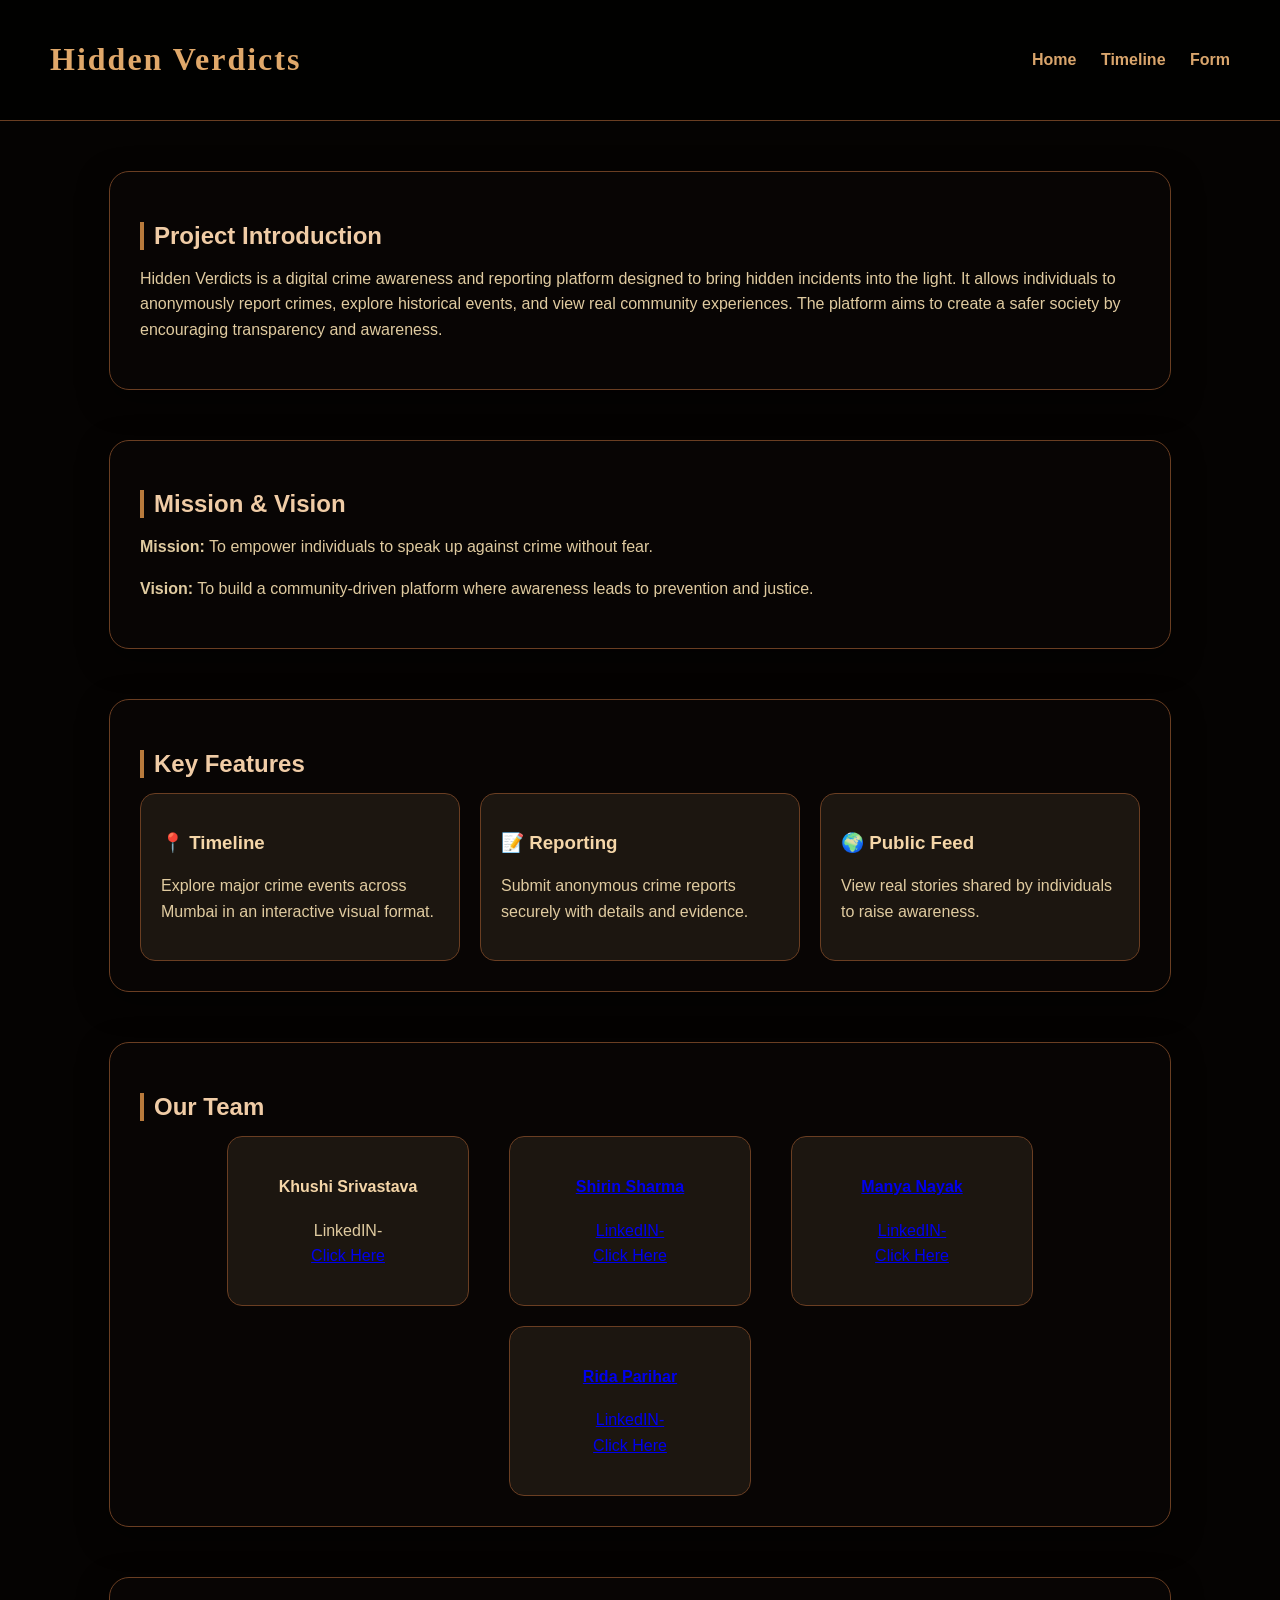
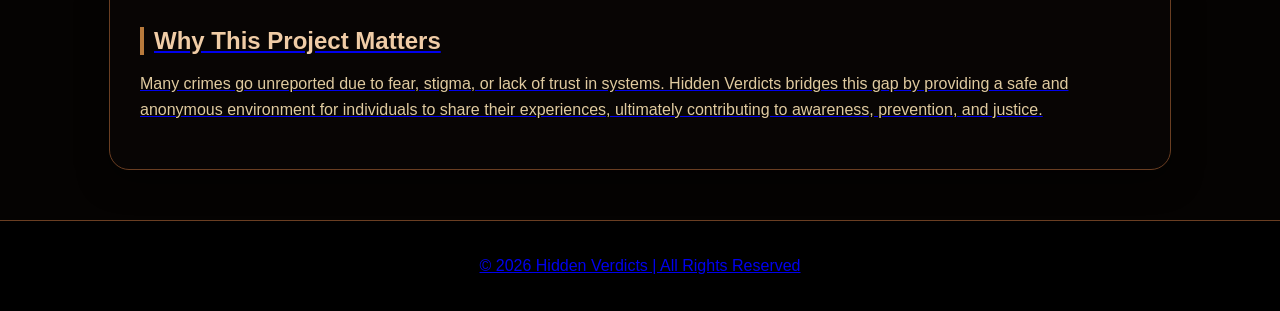
==== about.html @ f2c0795e "Rename" ====
<!DOCTYPE html> 
<html lang="en">
<head>
<meta charset="UTF-8">
<meta name="viewport" content="width=device-width, initial-scale=1.0">
<title>About Us | Hidden Verdicts</title>

<style>
body{
  margin:0;
  font-family: 'Segoe UI', sans-serif;
  background:#050302;
  color:#f5d6a8;
}

/* NAVBAR */
header{
  display:flex;
  justify-content:space-between;
  align-items:center;
  padding:20px 50px;
  background:rgba(0,0,0,0.8);
  border-bottom:1px solid #6a3e22;
}

header h1{
  color:#e0a86a;
  letter-spacing:2px;
}

nav a{
  color:#d9a56c;
  margin-left:20px;
  text-decoration:none;
  font-weight:600;
}

nav a:hover{
  color:#fff;
}

/* SECTION STYLING */
.section{
  max-width:1000px;
  margin:50px auto;
  padding:30px;
  background:rgba(10,7,5,0.7);
  border-radius:20px;
  border:1px solid #6a3e22;
  box-shadow:0 10px 30px rgba(0,0,0,0.5);
}

.section h2{
  color:#f0cca6;
  margin-bottom:15px;
  border-left:4px solid #b87a3c;
  padding-left:10px;
}

.section p{
  line-height:1.6;
  color:#e0cba0;
}

/* FEATURES GRID */
.features{
  display:grid;
  grid-template-columns:repeat(auto-fit,minmax(250px,1fr));
  gap:20px;
}

.feature-box{
  padding:20px;
  border-radius:15px;
  background:#1c1610;
  border:1px solid #6a3e22;
  transition:0.3s;
}

.feature-box:hover{
  transform:translateY(-5px);
  border-color:#d17e42;
}

/* TEAM */
.team{
  display:flex;
  flex-wrap:wrap;
  gap:20px;
  justify-content:center;
}

.member{
  text-align:center;
  background:#1c1610;
  padding:20px;
  border-radius:15px;
  width:200px;
  border:1px solid #6a3e22;
}

.member img{
  width:80px;
  height:80px;
  border-radius:50%;
  margin-bottom:10px;
}

/* FOOTER */
footer{
  text-align:center;
  padding:20px;
  background:#000;
  border-top:1px solid #6a3e22;
  margin-top:40px;
}
</style>
</head>

<body>

<header>
  <h1 style="font-family: Grestal Script;">Hidden Verdicts</h1>
  <nav>
    <a href="index.html">Home</a>
    <a href="timeline.html">Timeline</a>
    <a href="form_wp project.html">Form</a>
  </nav>
</header>

<!-- PROJECT INTRO -->
<div class="section">
  <h2>Project Introduction</h2>
  <p>
    Hidden Verdicts is a digital crime awareness and reporting platform designed to bring hidden incidents into the light. 
    It allows individuals to anonymously report crimes, explore historical events, and view real community experiences. 
    The platform aims to create a safer society by encouraging transparency and awareness.
  </p>
</div>

<!-- MISSION & VISION -->
<div class="section">
  <h2>Mission & Vision</h2>
  <p><strong>Mission:</strong> To empower individuals to speak up against crime without fear.</p>
  <p><strong>Vision:</strong> To build a community-driven platform where awareness leads to prevention and justice.</p>
</div>

<!-- FEATURES -->
<div class="section">
  <h2>Key Features</h2>
  <div class="features">
    <div class="feature-box">
      <h3>📍 Timeline</h3>
      <p>Explore major crime events across Mumbai in an interactive visual format.</p>
    </div>
    <div class="feature-box">
      <h3>📝 Reporting</h3>
      <p>Submit anonymous crime reports securely with details and evidence.</p>
    </div>
    <div class="feature-box">
      <h3>🌍 Public Feed</h3>
      <p>View real stories shared by individuals to raise awareness.</p>
    </div>
  </div>
</div>

<!-- TEAM -->
<div class="section">
  <h2>Our Team</h2>
  <div class="team">
     <div class="member">
      <h4>Khushi Srivastava</h4>
      <p> LinkedIN-<br>
        <a href="www.linkedin.com/in/khushi-srivastava-50b125215">Click Here<br>
        </p>
    </div>

    <div class="member">
      <h4>Shirin Sharma</h4>
      <p>LinkedIN-<br>
        <a href="https://www.linkedin.com/in/shirin-sharma-4b5b26319/">Click Here<br>
      </p>
    </div>
    
    <div class="member">
      <h4>Manya Nayak</h4>
      <p>LinkedIN-<br>
        <a href="https://www.linkedin.com/in/manya-nayak-5b4a0a316/">Click Here<br>
      </p>
    </div>
    
    <div class="member">
      <h4>Rida Parihar</h4>
      <p>LinkedIN-<BR>
        <a href="https://www.linkedin.com/in/rida-parihar-3b5736322/">Click Here<br>
      </p>
    </div>


  </div>
</div>

<!-- WHY THIS PROJECT -->
<div class="section">
  <h2>Why This Project Matters</h2>
  <p>
    Many crimes go unreported due to fear, stigma, or lack of trust in systems. 
    Hidden Verdicts bridges this gap by providing a safe and anonymous environment 
    for individuals to share their experiences, ultimately contributing to awareness, 
    prevention, and justice.
  </p>
</div>
<footer>
  <p>© 2026 Hidden Verdicts | All Rights Reserved</p>
</footer>

</body>
</html>
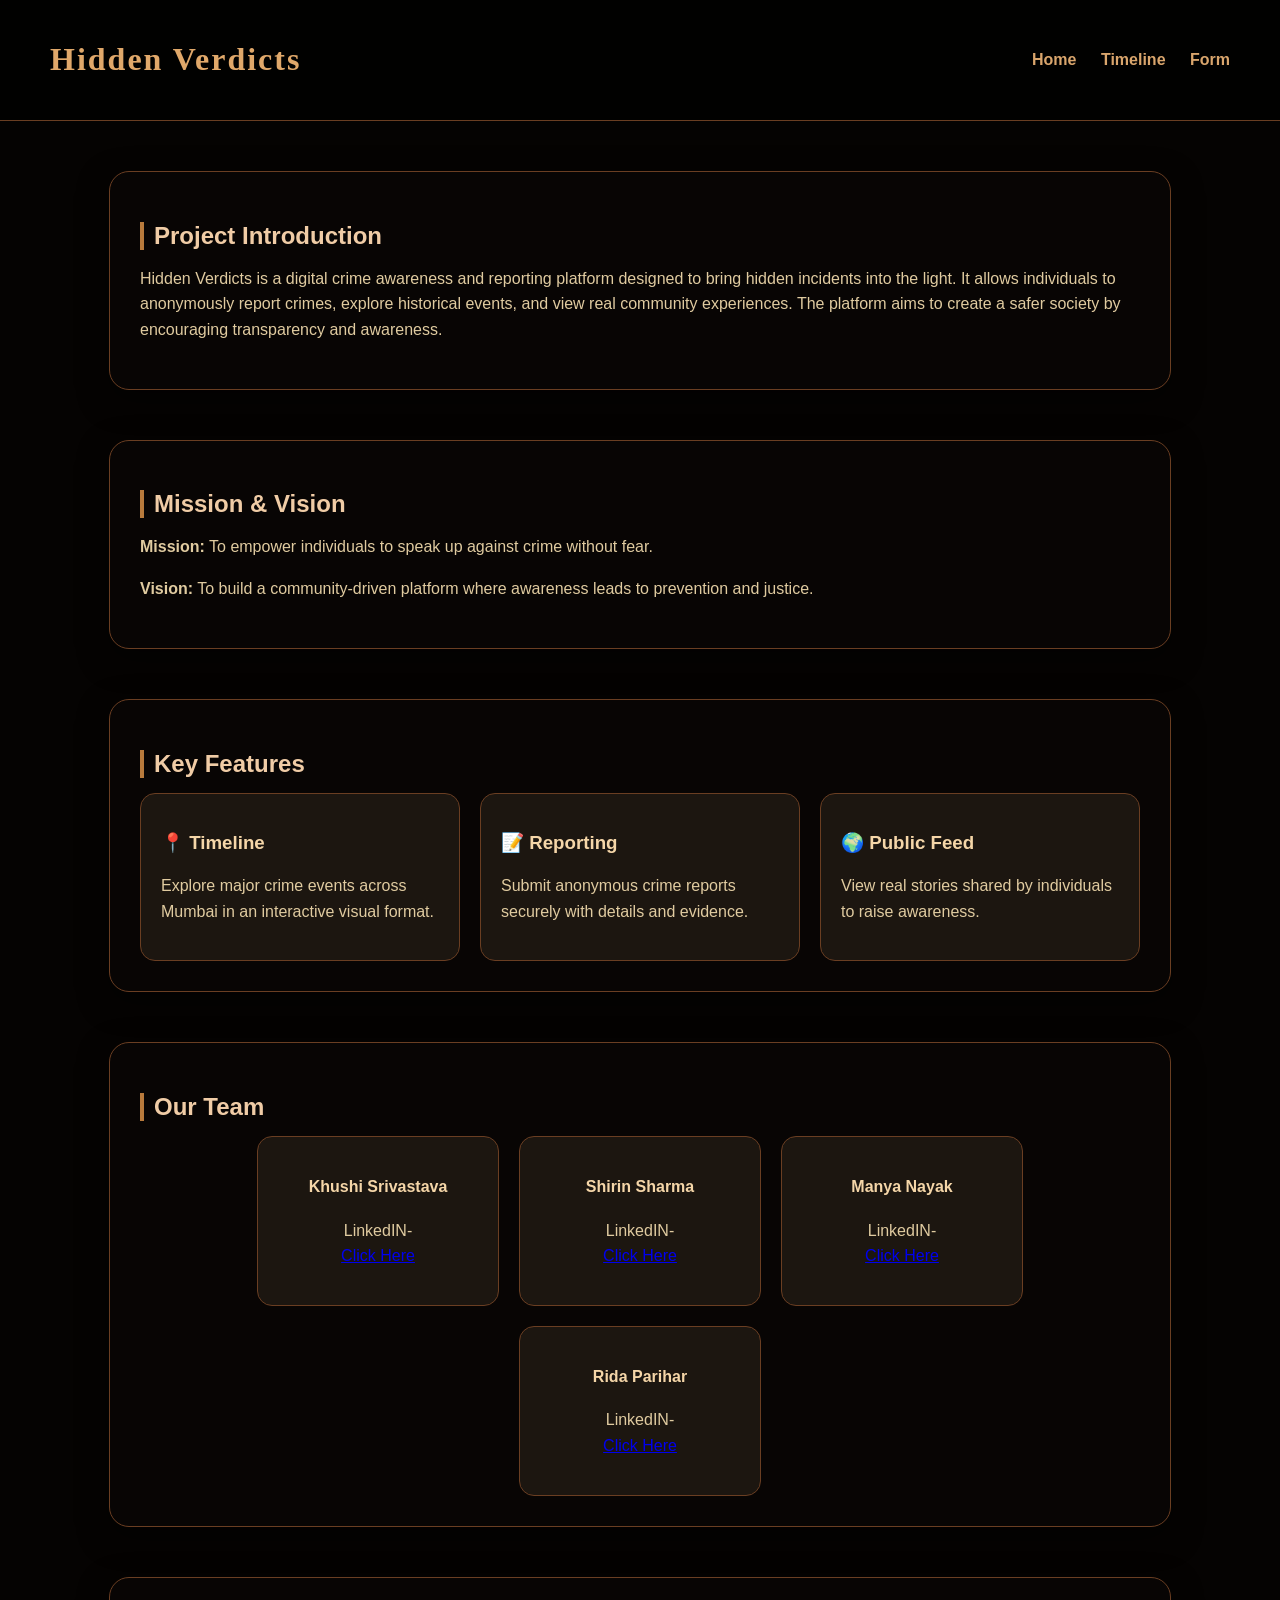
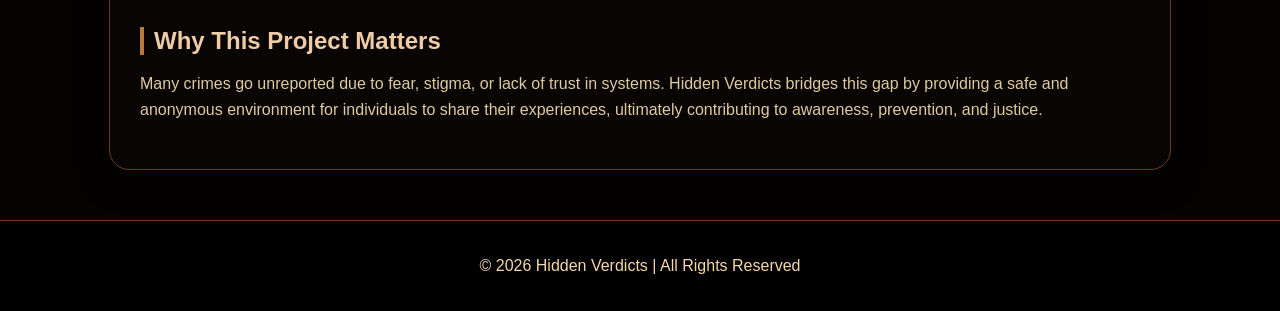
==== commit 42f54552: "Change profile" ====
--- a/about.html
+++ b/about.html
@@ -171,28 +171,28 @@
      <div class="member">
       <h4>Khushi Srivastava</h4>
       <p> LinkedIN-<br>
-        <a href="www.linkedin.com/in/khushi-srivastava-50b125215">Click Here<br>
+        <a href="www.linkedin.com/in/khushi-srivastava-50b125215" target="_blank">Click Here</a><br>
         </p>
     </div>
 
     <div class="member">
       <h4>Shirin Sharma</h4>
       <p>LinkedIN-<br>
-        <a href="https://www.linkedin.com/in/shirin-sharma-4b5b26319/">Click Here<br>
+        <a href="https://www.linkedin.com/in/shirin-sharma-4b5b26319/"target="_blank">Click Here</a><br>
       </p>
     </div>
     
     <div class="member">
       <h4>Manya Nayak</h4>
       <p>LinkedIN-<br>
-        <a href="https://www.linkedin.com/in/manya-nayak-5b4a0a316/">Click Here<br>
+        <a href="https://www.linkedin.com/in/manya-nayak-5b4a0a316/" target="_blank">Click Here</a><br>
       </p>
     </div>
     
     <div class="member">
       <h4>Rida Parihar</h4>
       <p>LinkedIN-<BR>
-        <a href="https://www.linkedin.com/in/rida-parihar-3b5736322/">Click Here<br>
+        <a href="https://www.linkedin.com/in/rida-parihar-3b5736322/" target="_blank">Click Here</a><br>
       </p>
     </div>
 
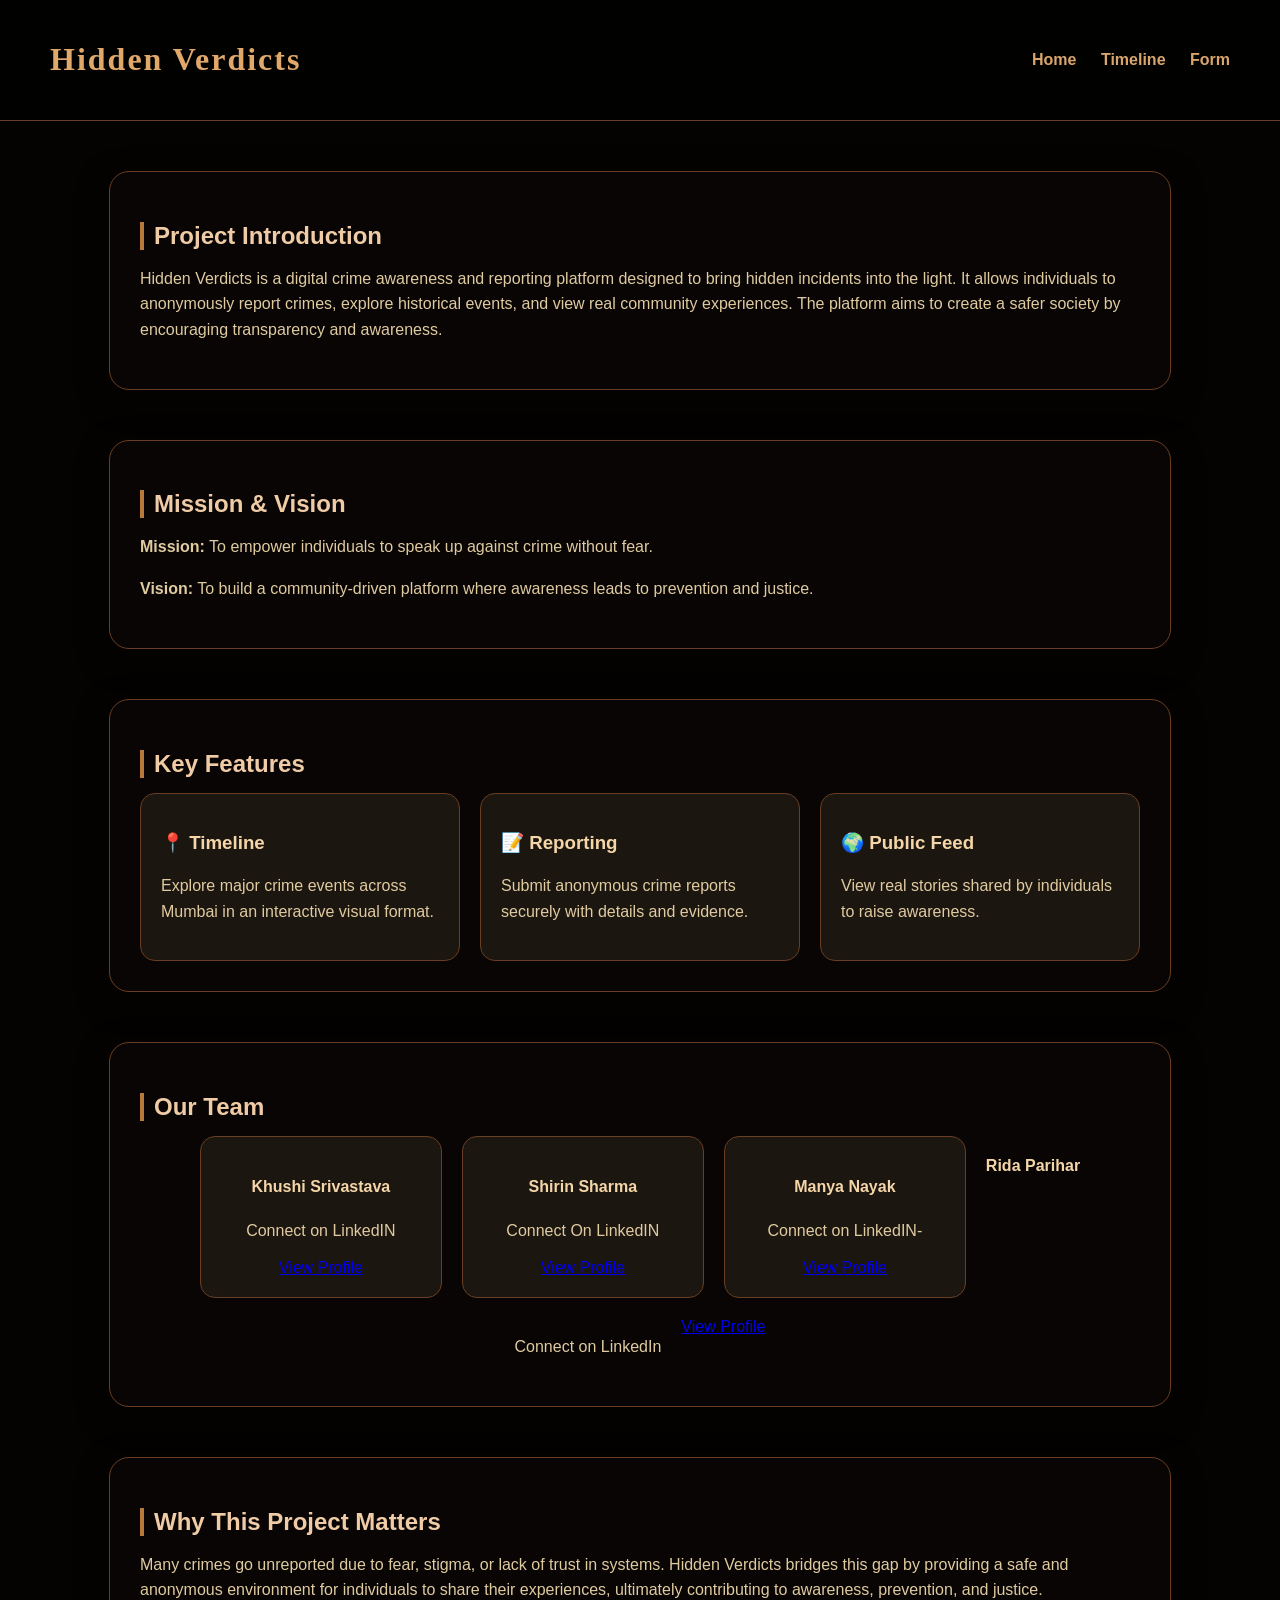
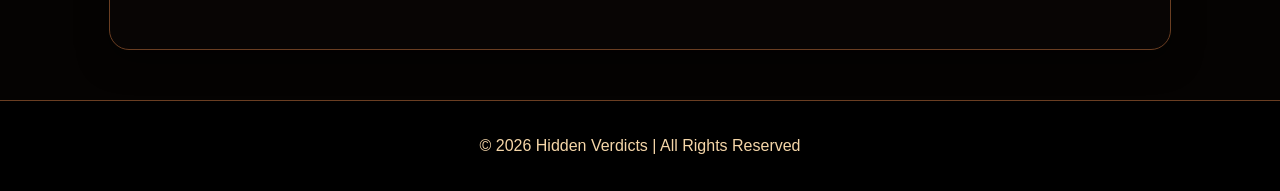
==== commit 0fb0ab62: "--" ====
--- a/about.html
+++ b/about.html
@@ -170,31 +170,28 @@
   <div class="team">
      <div class="member">
       <h4>Khushi Srivastava</h4>
-      <p> LinkedIN-<br>
-        <a href="www.linkedin.com/in/khushi-srivastava-50b125215" target="_blank">Click Here</a><br>
-        </p>
-    </div>
+      <p> Connect on LinkedIN<br></p>
+        <a href="www.linkedin.com/in/khushi-srivastava-50b125215" target="_blank"> View Profile </a><br>
+        
+     </div>
 
     <div class="member">
       <h4>Shirin Sharma</h4>
-      <p>LinkedIN-<br>
-        <a href="https://www.linkedin.com/in/shirin-sharma-4b5b26319/"target="_blank">Click Here</a><br>
-      </p>
+      <p>Connect On LinkedIN<br></p>
+        <a href="https://www.linkedin.com/in/shirin-sharma-4b5b26319/"target="_blank">View Profile</a><br>
     </div>
     
     <div class="member">
       <h4>Manya Nayak</h4>
-      <p>LinkedIN-<br>
-        <a href="https://www.linkedin.com/in/manya-nayak-5b4a0a316/" target="_blank">Click Here</a><br>
-      </p>
+      <p>Connect on LinkedIN-<br></p>
+        <a href="https://www.linkedin.com/in/manya-nayak-5b4a0a316/" target="_blank"> View Profile</a><br>
     </div>
     
-    <div class="member">
-      <h4>Rida Parihar</h4>
-      <p>LinkedIN-<BR>
-        <a href="https://www.linkedin.com/in/rida-parihar-3b5736322/" target="_blank">Click Here</a><br>
-      </p>
-    </div>
+    <h4>Rida Parihar</h4>
+    <p>Connect on LinkedIn</p>
+    <a href="https://www.linkedin.com/in/rida-parihar-3b5736322/" target="_blank">
+        View Profile
+    </a>
 
 
   </div>
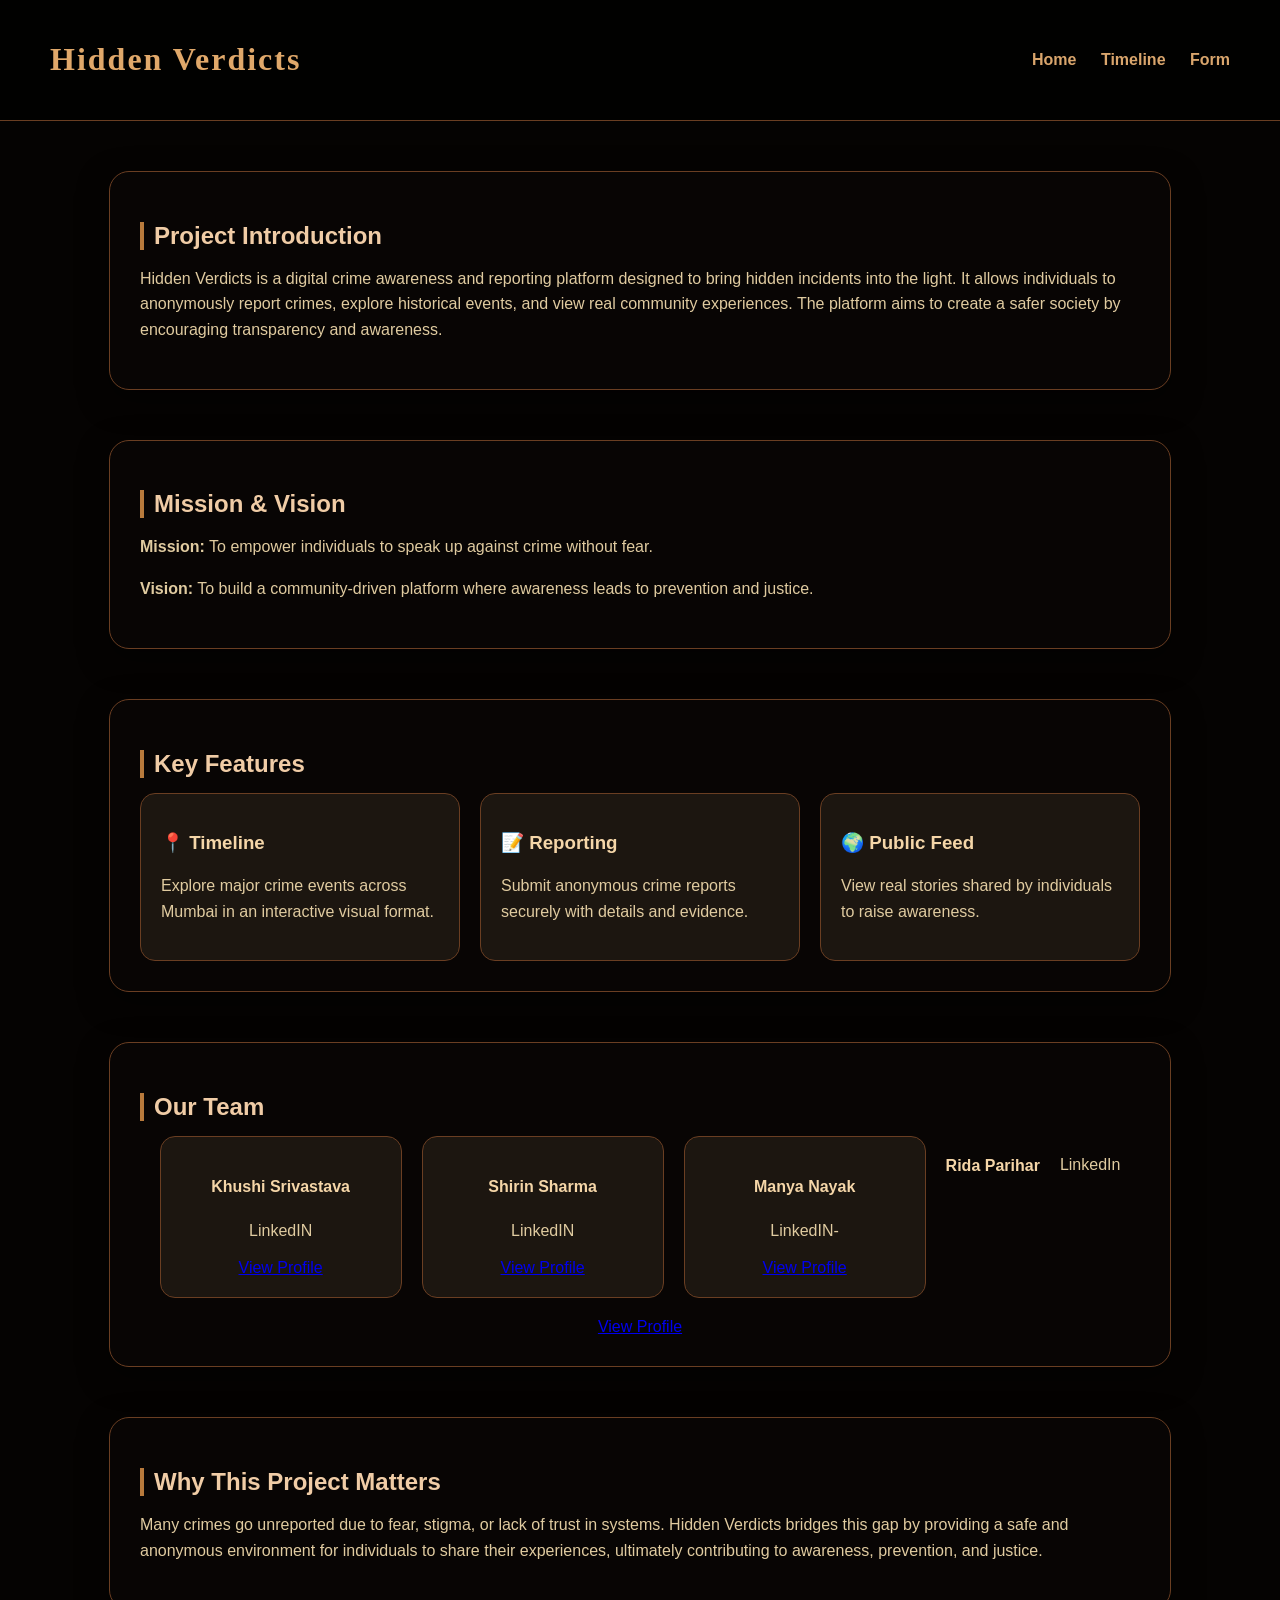
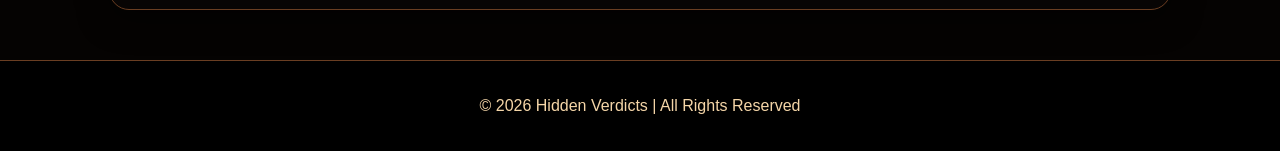
==== commit f3c3e872: "--" ====
--- a/about.html
+++ b/about.html
@@ -170,25 +170,25 @@
   <div class="team">
      <div class="member">
       <h4>Khushi Srivastava</h4>
-      <p> Connect on LinkedIN<br></p>
-        <a href="www.linkedin.com/in/khushi-srivastava-50b125215" target="_blank"> View Profile </a><br>
+      <p> LinkedIN<br></p>
+        <a href="https://www.linkedin.com/in/khushi-srivastava-50b125215/" target="_blank"> View Profile </a><br>
         
      </div>
 
     <div class="member">
       <h4>Shirin Sharma</h4>
-      <p>Connect On LinkedIN<br></p>
+      <p>LinkedIN<br></p>
         <a href="https://www.linkedin.com/in/shirin-sharma-4b5b26319/"target="_blank">View Profile</a><br>
     </div>
     
     <div class="member">
       <h4>Manya Nayak</h4>
-      <p>Connect on LinkedIN-<br></p>
+      <p>LinkedIN-<br></p>
         <a href="https://www.linkedin.com/in/manya-nayak-5b4a0a316/" target="_blank"> View Profile</a><br>
     </div>
     
     <h4>Rida Parihar</h4>
-    <p>Connect on LinkedIn</p>
+    <p>LinkedIn</p>
     <a href="https://www.linkedin.com/in/rida-parihar-3b5736322/" target="_blank">
         View Profile
     </a>
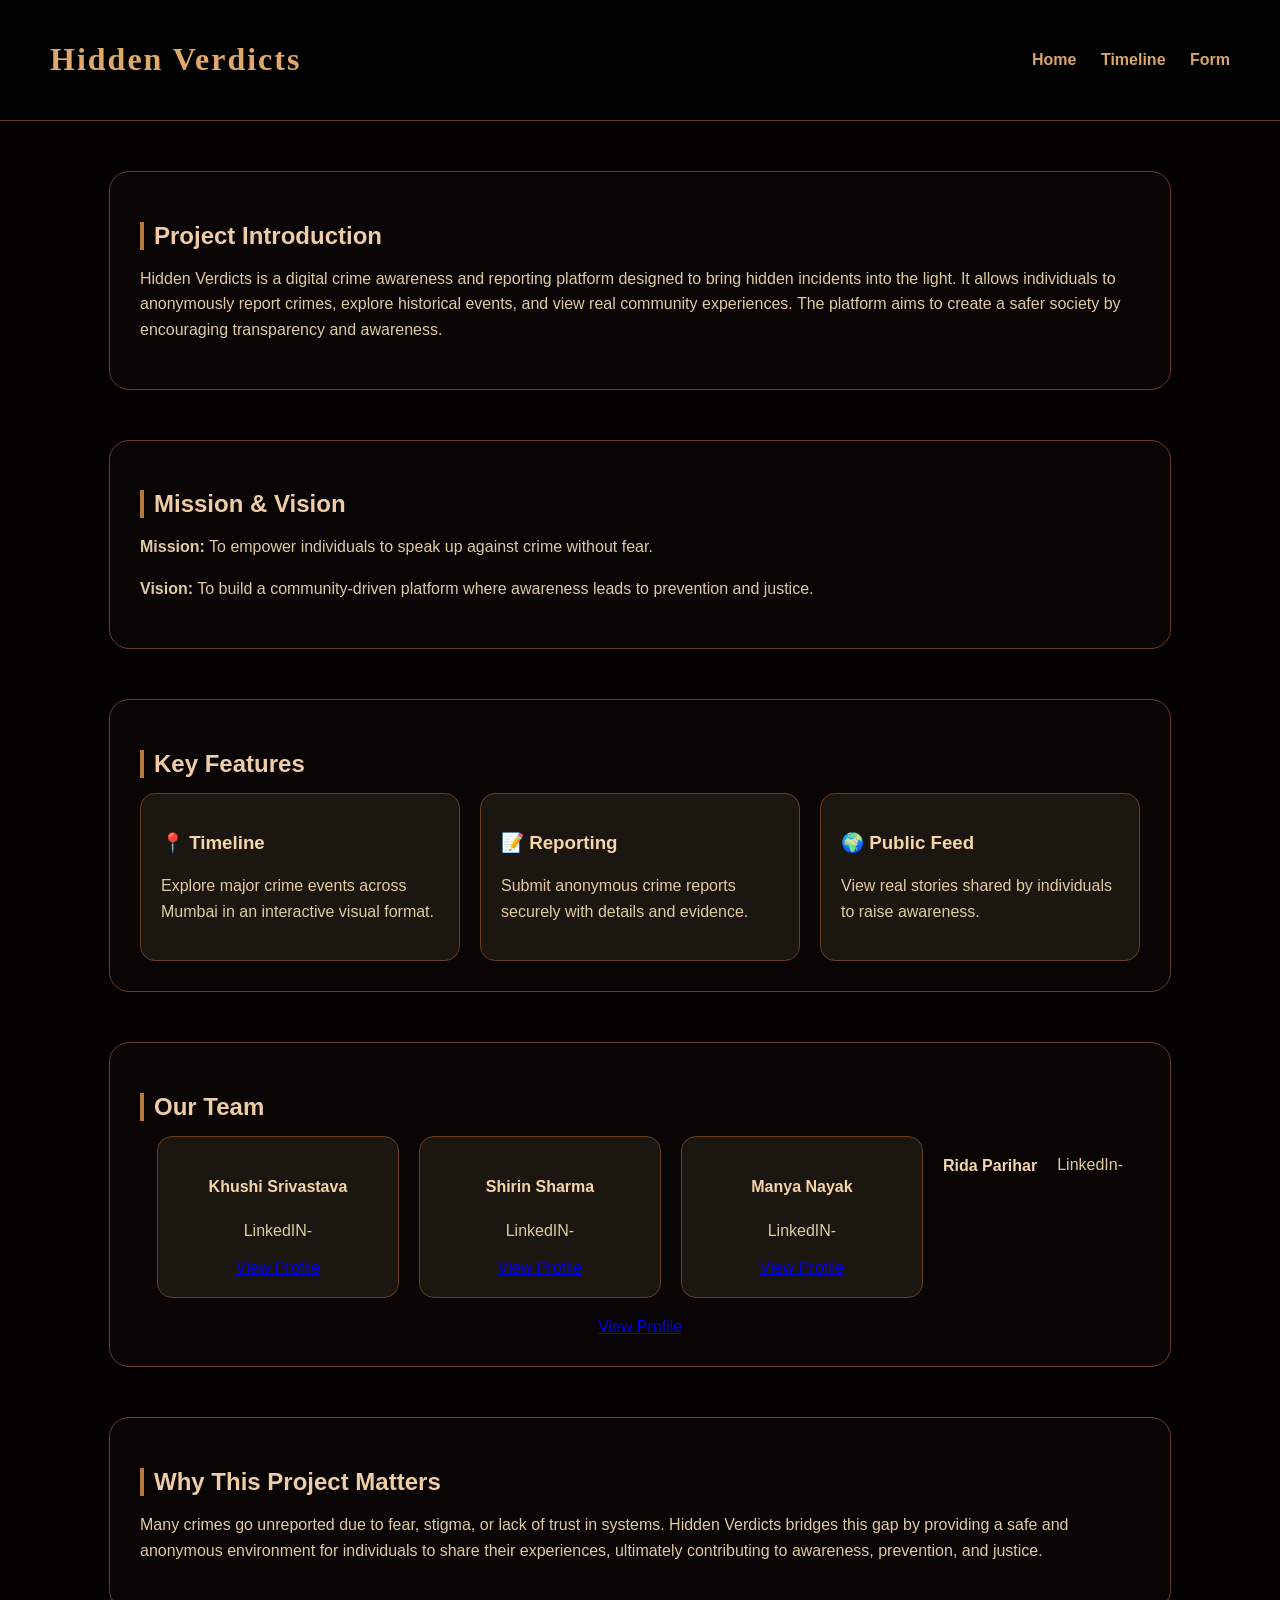
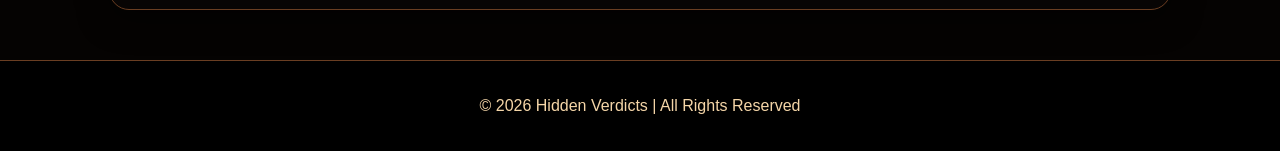
==== commit 449eae77: "---" ====
--- a/about.html
+++ b/about.html
@@ -170,25 +170,25 @@
   <div class="team">
      <div class="member">
       <h4>Khushi Srivastava</h4>
-      <p> LinkedIN<br></p>
+      <p> LinkedIN-</p>
         <a href="https://www.linkedin.com/in/khushi-srivastava-50b125215/" target="_blank"> View Profile </a><br>
         
      </div>
 
     <div class="member">
       <h4>Shirin Sharma</h4>
-      <p>LinkedIN<br></p>
+      <p>LinkedIN-</p>
         <a href="https://www.linkedin.com/in/shirin-sharma-4b5b26319/"target="_blank">View Profile</a><br>
     </div>
     
     <div class="member">
       <h4>Manya Nayak</h4>
-      <p>LinkedIN-<br></p>
+      <p>LinkedIN-</p>
         <a href="https://www.linkedin.com/in/manya-nayak-5b4a0a316/" target="_blank"> View Profile</a><br>
     </div>
     
     <h4>Rida Parihar</h4>
-    <p>LinkedIn</p>
+    <p>LinkedIn-</p>
     <a href="https://www.linkedin.com/in/rida-parihar-3b5736322/" target="_blank">
         View Profile
     </a>
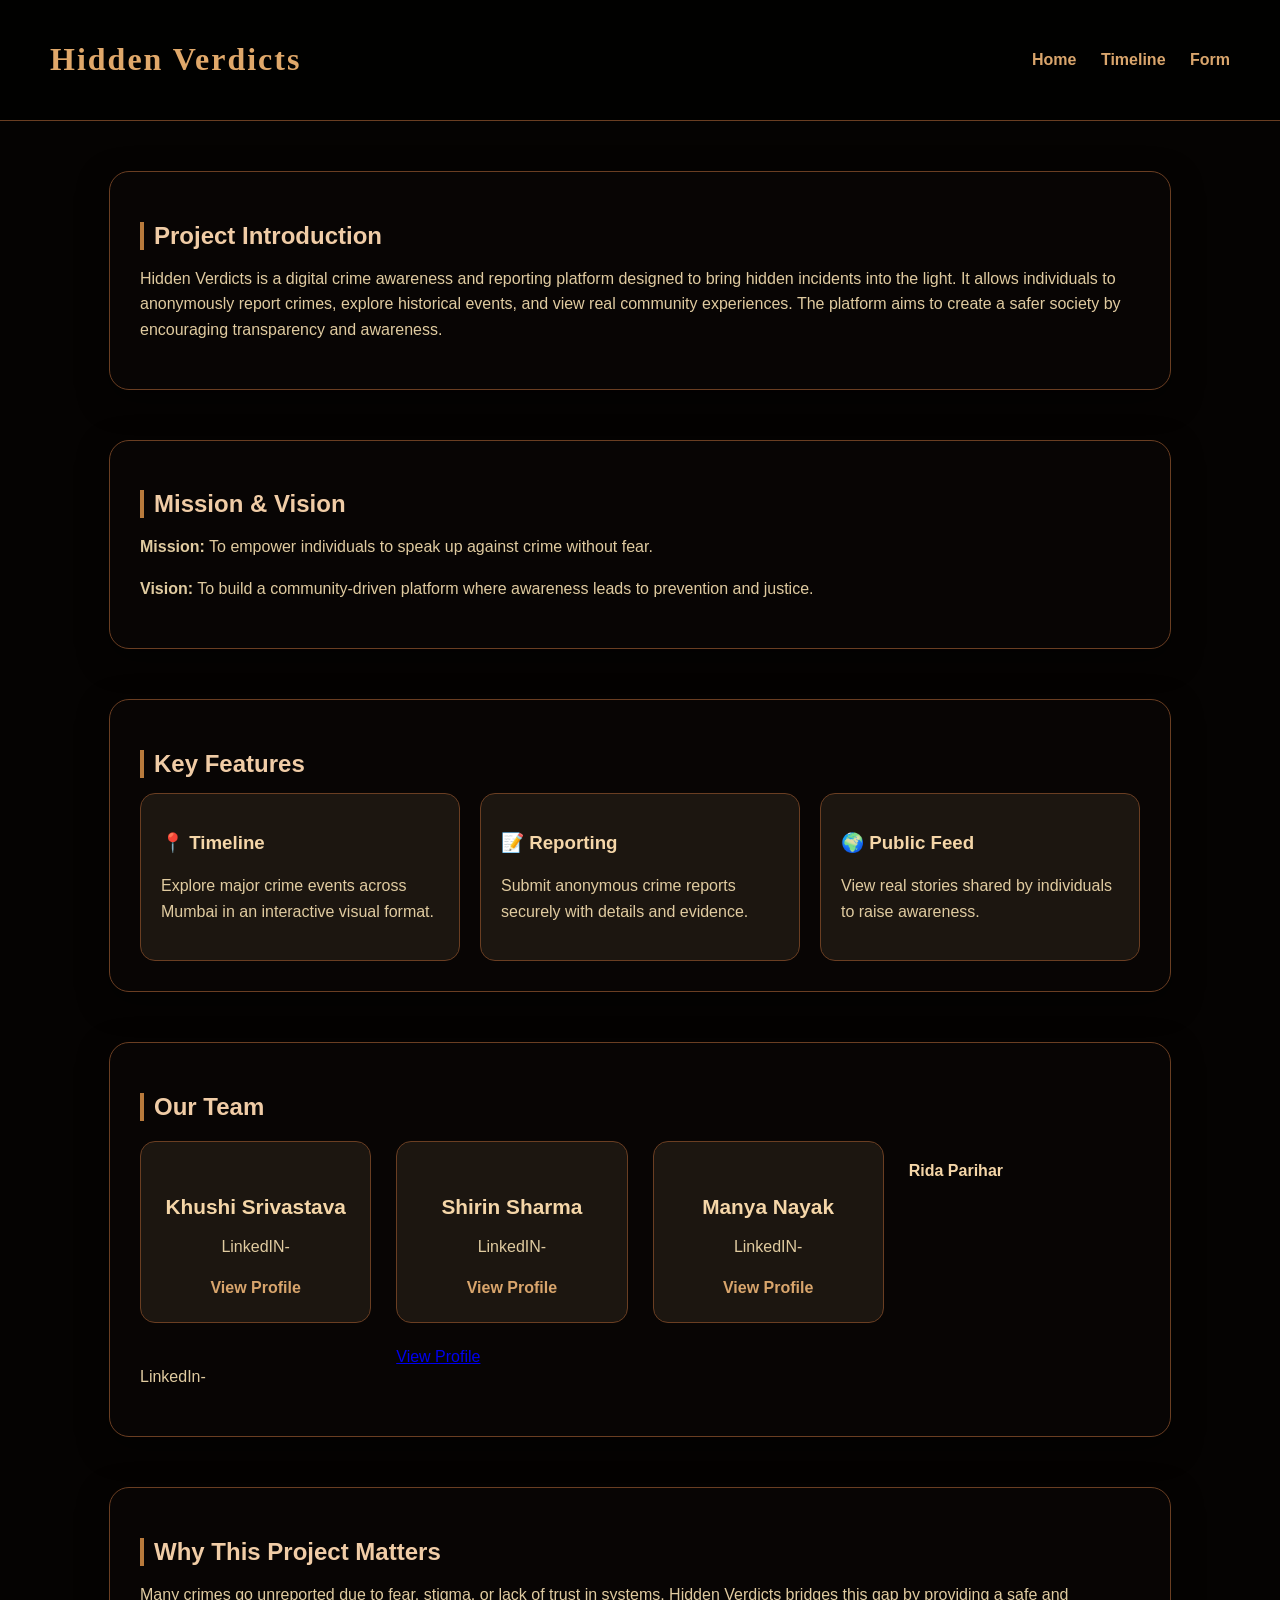
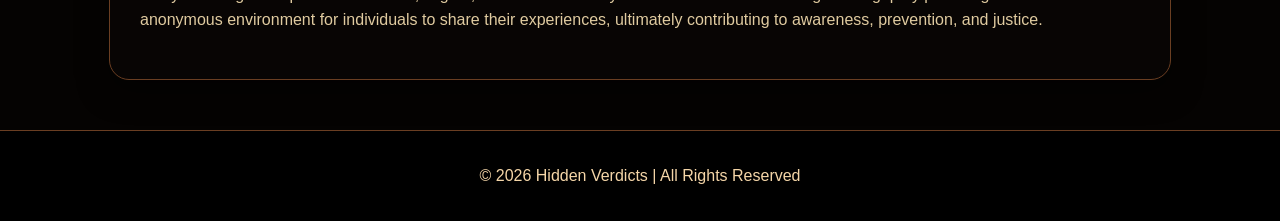
==== commit 89df721d: "change css" ====
--- a/about.html
+++ b/about.html
@@ -84,26 +84,47 @@
 
 /* TEAM */
 .team{
-  display:flex;
-  flex-wrap:wrap;
-  gap:20px;
-  justify-content:center;
+  display:grid;
+  grid-template-columns: repeat(auto-fit, minmax(220px, 1fr));
+  gap:25px;
+  margin-top:20px;
 }
 
 .member{
   text-align:center;
   background:#1c1610;
-  padding:20px;
+  padding:25px 20px;
   border-radius:15px;
-  width:200px;
   border:1px solid #6a3e22;
-}
-
-.member img{
-  width:80px;
-  height:80px;
-  border-radius:50%;
-  margin-bottom:10px;
+  transition:0.3s ease;
+}
+
+.member:hover{
+  transform:translateY(-5px);
+  border-color:#d17e42;
+}
+
+.member h4{
+  color:#f5d6a8;
+  margin-bottom:15px;
+  font-size:1.3rem;
+}
+
+.member p{
+  margin:10px 0;
+  color:#e0cba0;
+}
+
+.member a{
+  display:inline-block;
+  margin-top:10px;
+  color:#d9a56c;
+  text-decoration:none;
+  font-weight:600;
+}
+
+.member a:hover{
+  color:#fff;
 }
 
 /* FOOTER */
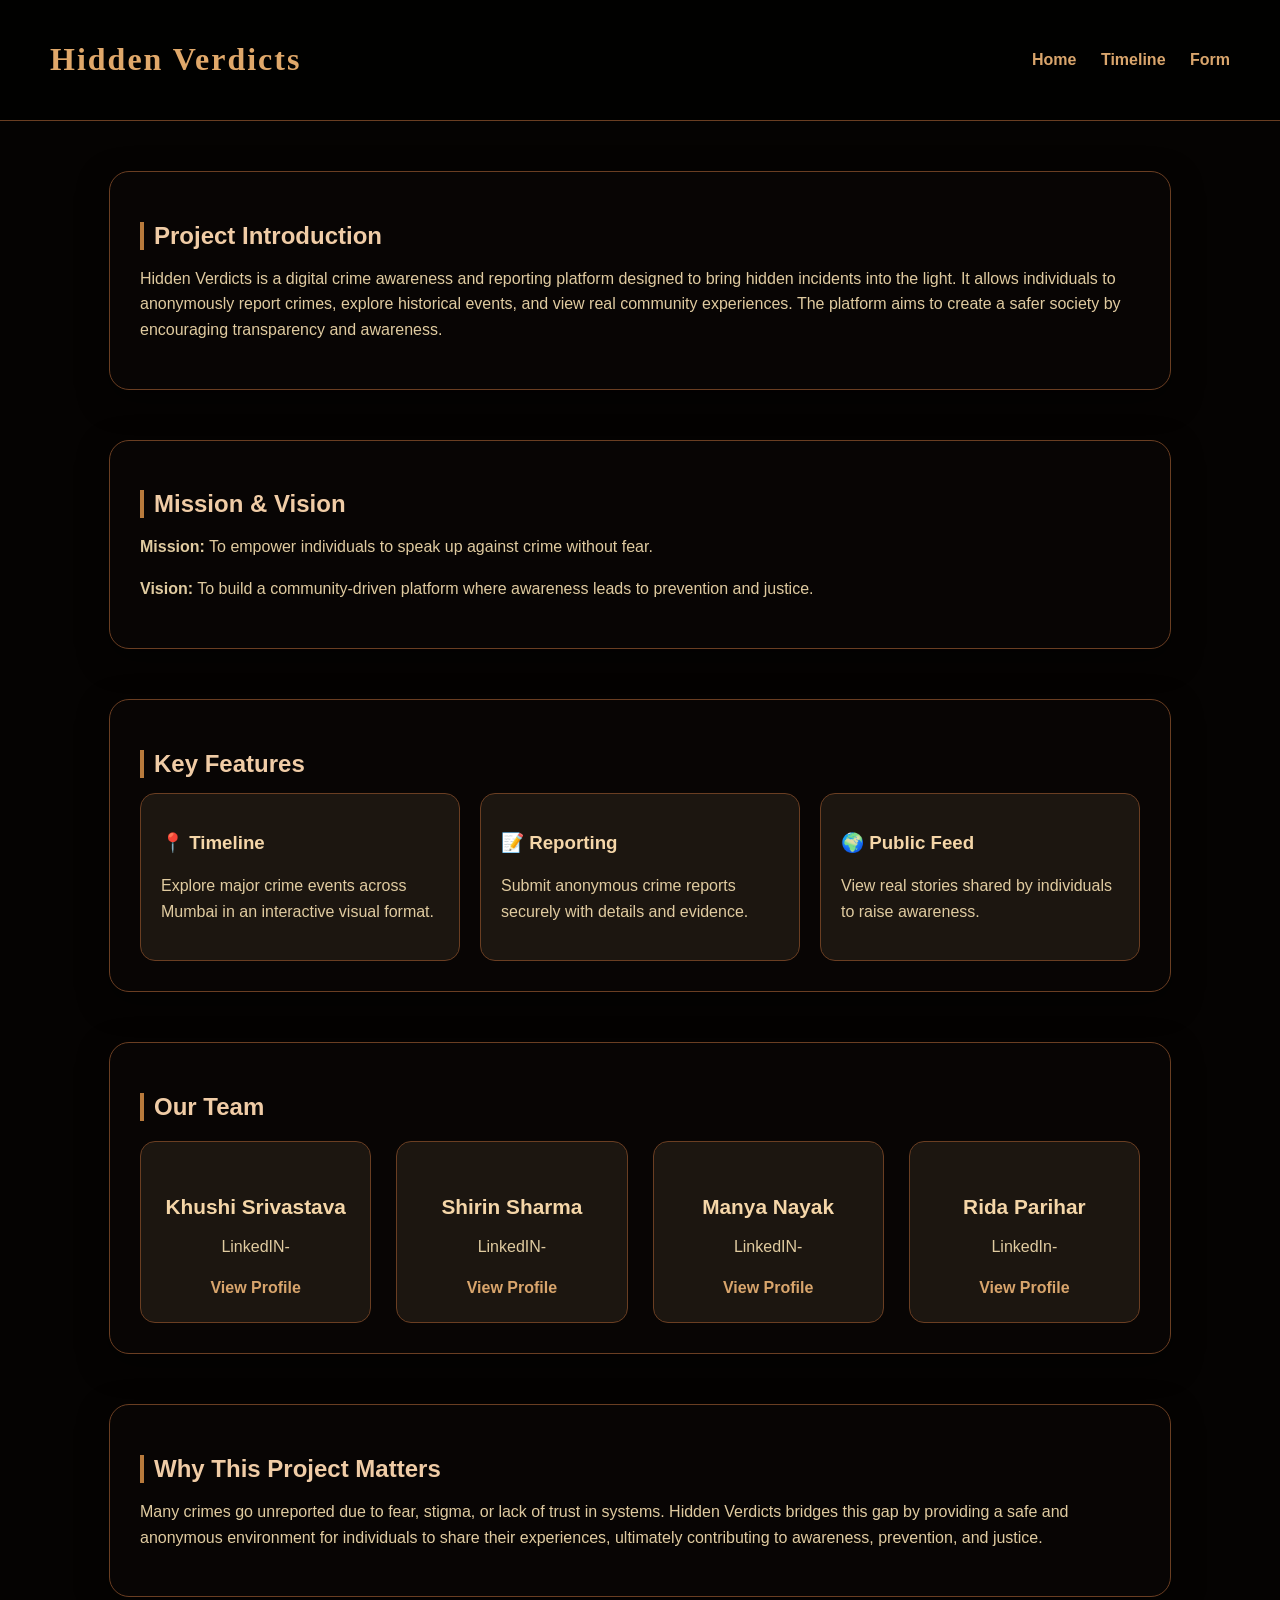
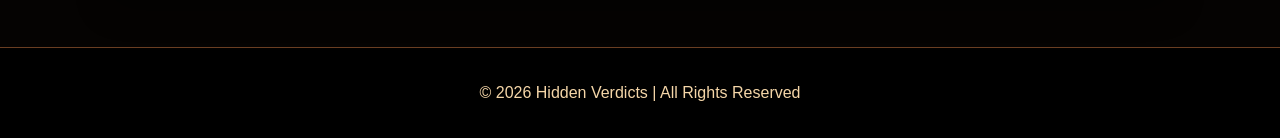
==== commit 8b0f5f74: "change css" ====
--- a/about.html
+++ b/about.html
@@ -207,12 +207,15 @@
       <p>LinkedIN-</p>
         <a href="https://www.linkedin.com/in/manya-nayak-5b4a0a316/" target="_blank"> View Profile</a><br>
     </div>
-    
+
+    <div class="member">
     <h4>Rida Parihar</h4>
     <p>LinkedIn-</p>
     <a href="https://www.linkedin.com/in/rida-parihar-3b5736322/" target="_blank">
         View Profile
     </a>
+    </div>
+    
 
 
   </div>
